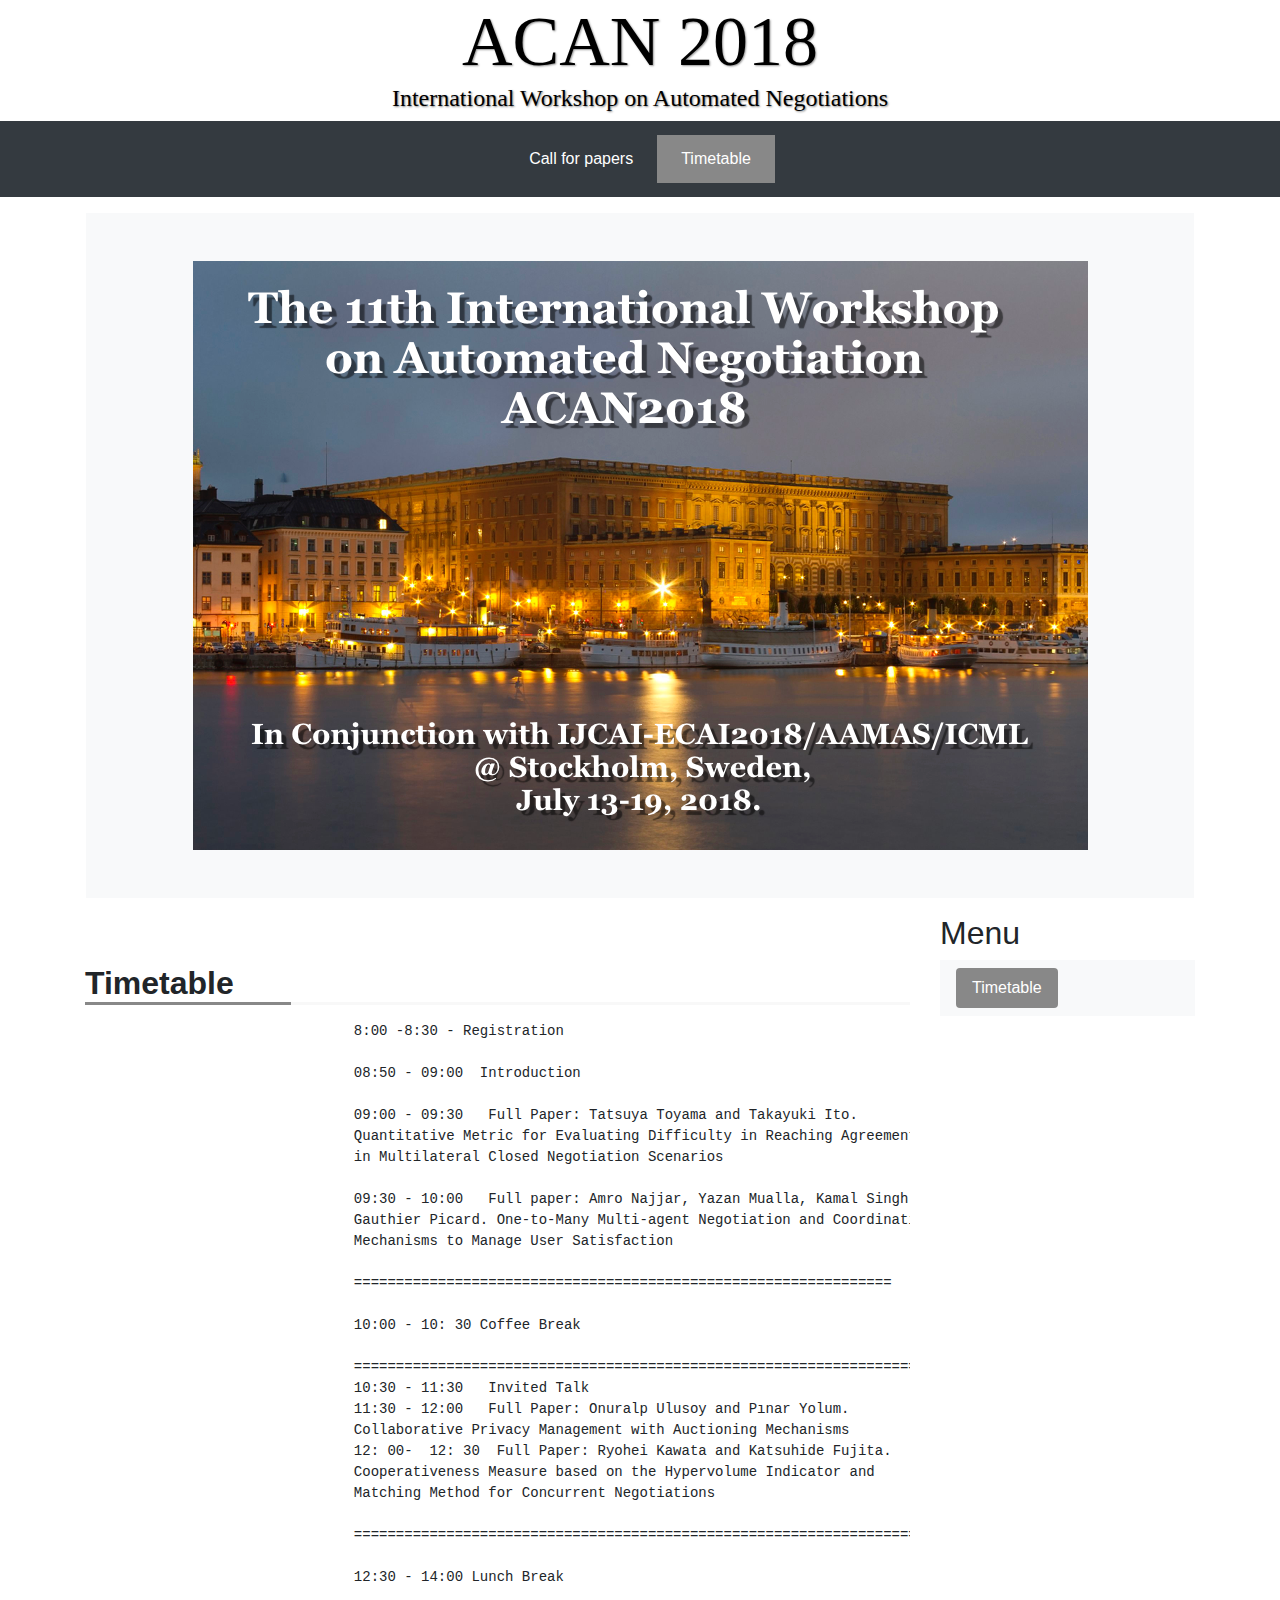
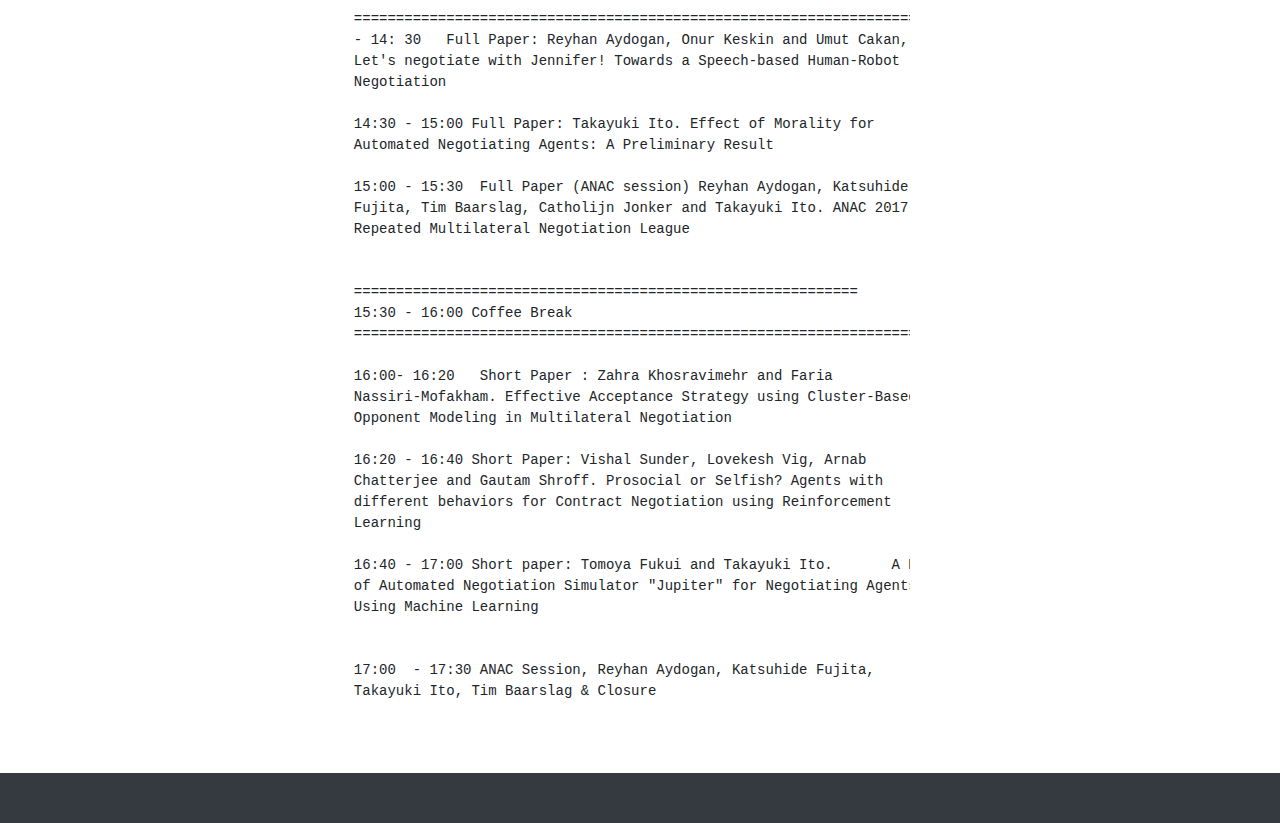
==== timetable.html @ dd7004cc "[add] timetable仮追加" ====
<!doctype html>
<html lang="jp">
  <head>
    <meta charset="utf-8">
    <meta name="viewport" content="width=device-width, initial-scale=1, shrink-to-fit=no">
    <meta name="description" content="">
    <meta name="author" content="">
    <link rel="icon" href="../../../../favicon.ico">

    <meta property="og:site_name" content="ACAN 2018 International Workshop on Automated Negotiations" />
    <meta property="og:type" content="website">
    <meta property="og:url" content="http://www.itolab.nitech.ac.jp/ACAN2018/" />
    <meta property="og:title" content="ACAN 2018 International Workshop on Automated Negotiations" />
    <meta property="og:description" content="This workshop will have a special session of Automated Negotiating Agents Competition (ANAC), which will be held in conjunction with IJCAI/ECAI 2018." />
    <meta property="og:image" content="http://www.itolab.nitech.ac.jp/ACAN2018/img/ACAN2018topimage.png" />
    <meta name="format-detection" content="telephone=no,address=no,email=no" />

    <title>ACAN 2018 International Workshop on Automated Negotiations</title>

    <!-- Bootstrap core CSS -->
    <link href="css/bootstrap.min.css" rel="stylesheet">
    <link href="https://use.fontawesome.com/releases/v5.0.6/css/all.css" rel="stylesheet">

    <!-- Custom styles for this template -->
    <link href="css/mystyle.css" rel="stylesheet">
  </head>
  <body data-spy="scroll" data-target="#navbar-sidemenu" data-offset="0" class="scrollspy">
        <h1 id="top">
            <a href="../index.html">
                <span class="main-title">ACAN 2018</span>
                <span class="description">International Workshop on Automated Negotiations</span>
            </a>
        </h1>
        
        <nav class="navbar navbar-expand-md navbar-dark bg-dark">
            <button class="navbar-toggler" type="button" data-toggle="collapse" data-target="#navbarsExampleDefault" aria-controls="navbarsExampleDefault" aria-expanded="false" aria-label="Toggle navigation">
                <span class="navbar-toggler-icon"></span>
            </button>
        
        <div class="collapse navbar-collapse" id="navbarsExampleDefault">
            <ul class="navbar-nav">
                <li class="nav-item">
                    <a href="./index.html" aria-disabled="true">Call for papers</a>
                </li>
                <li class="nav-item active">
                    <a href="#" aria-disabled="true">Timetable</a>
                </li>

            </ul>
        </div>
    </nav>

    <main role="main" class="container">
            <div class="position-relative overflow-hidden p-3 p-md-5 m-md-3 text-center bg-light">
                <img src="img/ACAN2018topimage.png" class="img-fluid">
            </div> 

        <div class="container">
            <div class="row">
                <div class="col-12 col-md-9" id="contents">

                    <section id="Timetable">
                        <h2>Timetable</h2>
                        <p>
                        <pre>
                                8:00 -8:30 - Registration

                                08:50 - 09:00  Introduction
                                
                                09:00 - 09:30   Full Paper: Tatsuya Toyama and Takayuki Ito.
                                Quantitative Metric for Evaluating Difficulty in Reaching Agreements
                                in Multilateral Closed Negotiation Scenarios
                                
                                09:30 - 10:00   Full paper: Amro Najjar, Yazan Mualla, Kamal Singh and
                                Gauthier Picard. One-to-Many Multi-agent Negotiation and Coordination
                                Mechanisms to Manage User Satisfaction
                                
                                ================================================================
                                
                                10:00 - 10: 30 Coffee Break
                                
                                =======================================================================
                                10:30 - 11:30   Invited Talk
                                11:30 - 12:00   Full Paper: Onuralp Ulusoy and Pınar Yolum.
                                Collaborative Privacy Management with Auctioning Mechanisms
                                12: 00-  12: 30  Full Paper: Ryohei Kawata and Katsuhide Fujita.
                                Cooperativeness Measure based on the Hypervolume Indicator and
                                Matching Method for Concurrent Negotiations
                                
                                =====================================================================
                                
                                12:30 - 14:00 Lunch Break
                                
                                ========================================================================14:00
                                - 14: 30   Full Paper: Reyhan Aydogan, Onur Keskin and Umut Cakan,
                                Let's negotiate with Jennifer! Towards a Speech-based Human-Robot
                                Negotiation
                                
                                14:30 - 15:00 Full Paper: Takayuki Ito. Effect of Morality for
                                Automated Negotiating Agents: A Preliminary Result
                                
                                15:00 - 15:30  Full Paper (ANAC session) Reyhan Aydogan, Katsuhide
                                Fujita, Tim Baarslag, Catholijn Jonker and Takayuki Ito. ANAC 2017:
                                Repeated Multilateral Negotiation League
                                
                                
                                ============================================================
                                15:30 - 16:00 Coffee Break
                                ===================================================================
                                
                                16:00- 16:20   Short Paper : Zahra Khosravimehr and Faria
                                Nassiri-Mofakham. Effective Acceptance Strategy using Cluster-Based
                                Opponent Modeling in Multilateral Negotiation
                                
                                16:20 - 16:40 Short Paper: Vishal Sunder, Lovekesh Vig, Arnab
                                Chatterjee and Gautam Shroff. Prosocial or Selfish? Agents with
                                different behaviors for Contract Negotiation using Reinforcement
                                Learning
                                
                                16:40 - 17:00 Short paper: Tomoya Fukui and Takayuki Ito.       A Proposal
                                of Automated Negotiation Simulator "Jupiter" for Negotiating Agents
                                Using Machine Learning
                                
                                
                                17:00  - 17:30 ANAC Session, Reyhan Aydogan, Katsuhide Fujita,
                                Takayuki Ito, Tim Baarslag & Closure    
                        </pre>
                        </p>
                        
                        
                    </section>

                    

                </div>
                <div class="col-12 col-md-3" id="navbar-sidemenu">
                    <h2>Menu</h2>

                    <nav class="navbar navbar-light bg-light">
                        <ul class="nav nav-pills flex-column">
                            <li>
                                <a class="nav-link scroll active" href="#Timetable">Timetable</a>
                            </li>
                            
                        </ul>
                    </nav>
                </div>
            </div>
        </div>

        
    <div id="page-top" class="page-top">
	    <p>
            <a href="#top" id="move-page-top" class="move-page-top">
            ▲<br>Back to Top
            </a>
        </p>
    </div>  
    
    </main><!-- /.container -->

    <footer class="footer bg-dark text-white text-center">
        <!--div class="container">
            Copyright © 2018 <a href="../index.html">International Competition on Automated Negotiation (ICAN)</a> All Rights Researved.
        </div-->
    </footer>



    <!-- Bootstrap core JavaScript
    ================================================== -->
    <!-- Placed at the end of the document so the pages load faster -->
    <!--script src="https://code.jquery.com/jquery-3.2.1.slim.min.js" integrity="sha384-KJ3o2DKtIkvYIK3UENzmM7KCkRr/rE9/Qpg6aAZGJwFDMVNA/GpGFF93hXpG5KkN" crossorigin="anonymous"></script-->
    <script src="https://ajax.googleapis.com/ajax/libs/jquery/1.11.1/jquery.min.js"></script>
    <script>window.jQuery || document.write('<script src="../../../../assets/js/vendor/jquery-slim.min.js"><\/script>')</script>
    <script src="js/bootstrap.min.js"></script>
    <script src="js/mymove.js"></script>
  </body>
  </html>
---- css/mystyle.css ----
/* メインタイトル用のCSS */
  h1{
    font-family: 'Vidaloka', serif;
    text-align:center;
    font-weight:normal;
    color: black;
    }
    .main-title{
      display: block;
      font-size: 70px;
      text-shadow: 1px 1px 2px #999;

      display: flex;
      align-items: center; /*上下中央*/
      justify-content: center; /*左右中央*/
    }
    .description{
      display:block;
      font-size:24px;
      text-shadow:1px 1px 2px #888;
    }
    h1 a, h1 a:hover {
      text-decoration: none;
      color: black;
    }

/* ナビバーのCSS */
nav {
  }
  .navbar-nav {
    
    
    margin: 0;
    padding: 6px;
    list-style-type: none;
    }
    @media (min-width: 768px) {
      .navbar-nav {
        width: 100%;
        margin: 0 auto;

        display: flex;
        flex-flow: row;
        justify-content: center;
      }
    }

  .navbar-nav a {
    display: block;
    width: 100%;
    padding: 12px 24px;
    color: white;
    text-decoration: none;
    }
    .navbar-nav a:hover {
      background-color: #888;
    }
    .navbar-nav .active {
      background-color: #888;
    }
    .navbar-nav a.disabled {
      color: #888;
    }
    .navbar-nav a.disabled:hover{
      background-color: #343a40;
    }

/* section */
section {
  margin: 50px auto;
}
  section h2 {
    font-weight: 700;

    border-bottom: solid 3px #f8f8f8;
    position: relative;
  }
  section h4 {
    color: #333;
  }

  section h2:after {
    position: absolute;
    content: " ";
    display: block;
    border-bottom: solid 3px #888;
    bottom: -3px;
    width: 25%;
    }

/* メニューバー */
.scrollspy {
  position: relative;
  height: 350px;
  overflow: auto;
}
.nav-link.scroll {
  width: 100%;
  color: #888;
}
.nav-link.scroll.active {
  background-color: #888;
}

/* Back to Topボタン */
.page-top
{
	margin: 0 ;
  padding: 0 ;
  display: none ;
}
 
.page-top p
{
	margin: 0 ;
	padding: 0 ;

	position: fixed ;
	right: 30px ;
	bottom: 30px ;
}
 
.move-page-top
{
	display: block ;
	background: #888 ;
	width: 130px ;
	height: 70px ;

	color: #fff ;
	line-height: 30px ;
	text-decoration: none ;
	text-align: center ;

	-webkit-transition:all 0.3s ;
	-moz-transition:all 0.3s ;
	transition:all 0.3s ;
}

.move-page-top:hover
{
  opacity: 0.85 ;
  text-decoration: none;
  color: white;
}


footer {
  height: 50px;
}
footer a {
  text-decoration: none;
  color: #8f8f8f;
}


/* Bootstrapの改造 */

@media (min-width: 768px) {
  .container {
    max-width: 800px;
  }
}
 
@media (min-width: 992px) {
  .container {
    max-width: 980px;
  }
}
 
@media (min-width: 1200px) {
  .container {
    max-width: 1170px;
  }
}
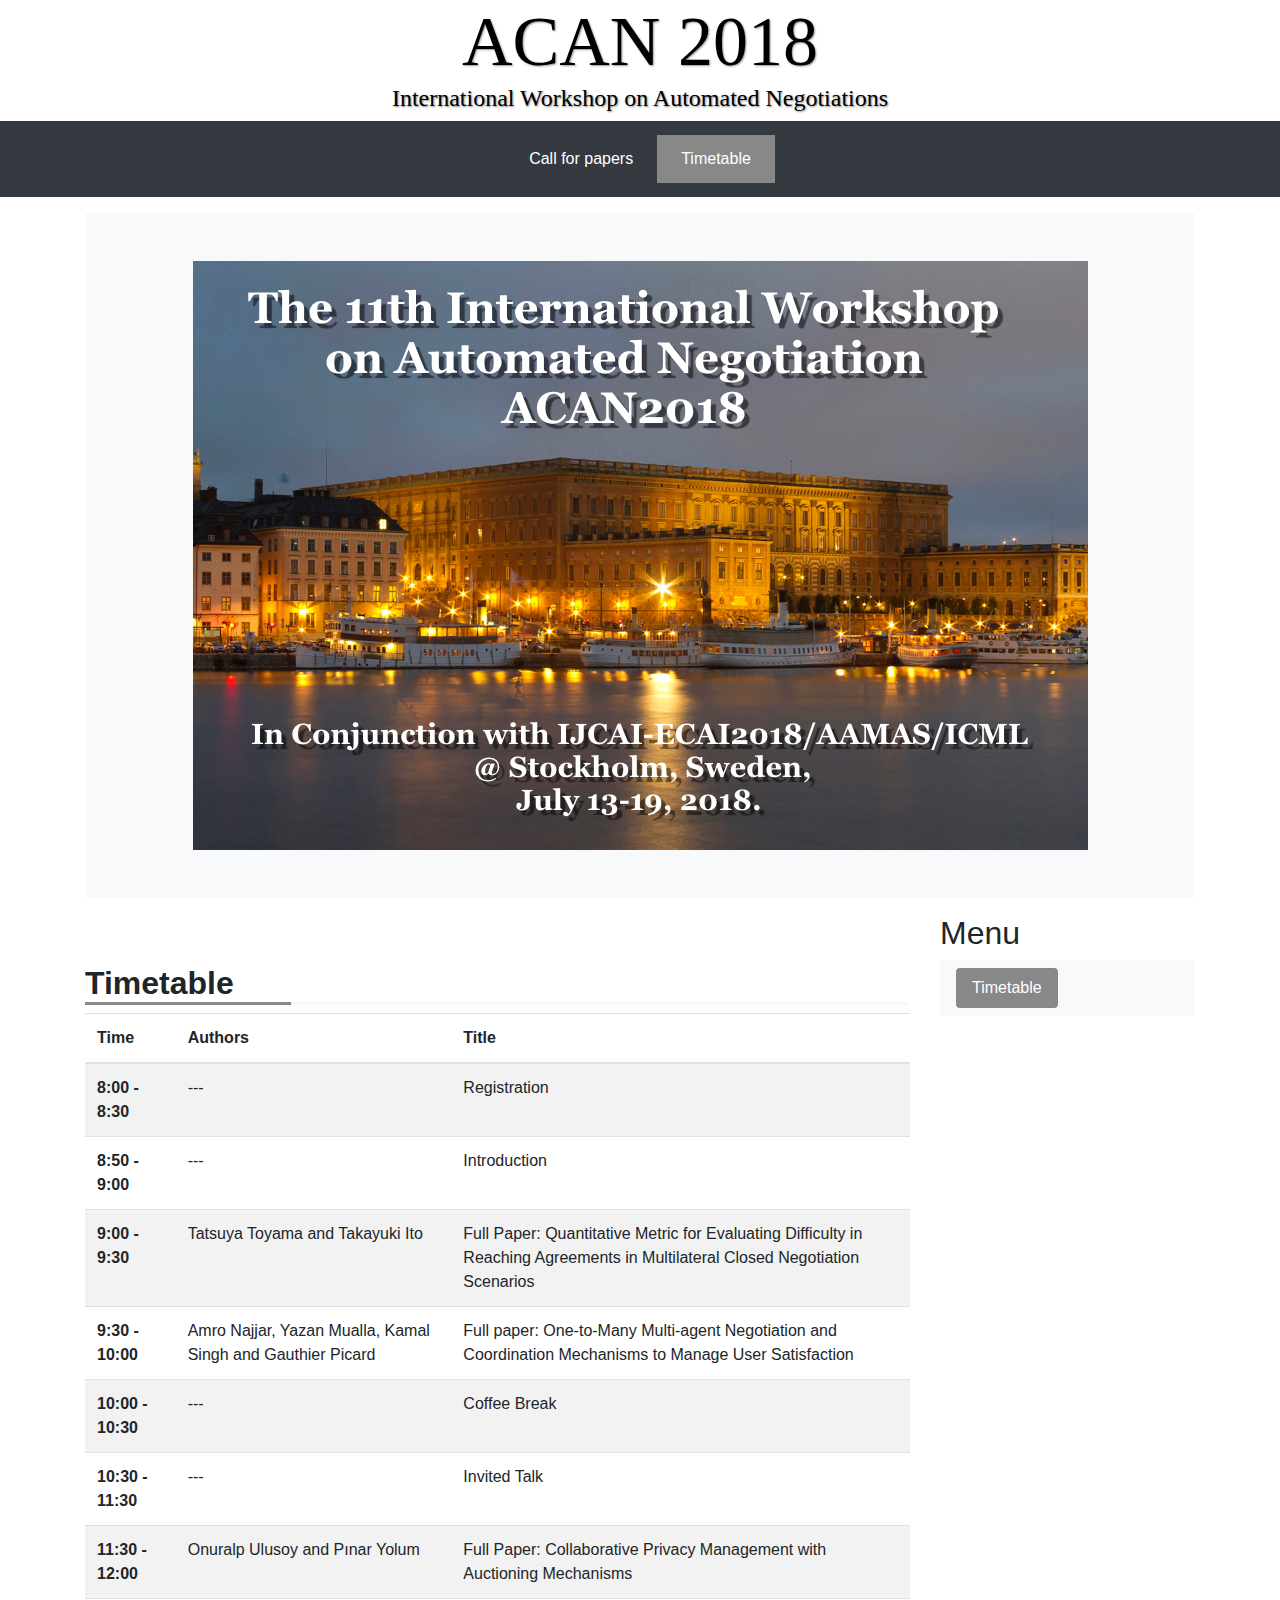
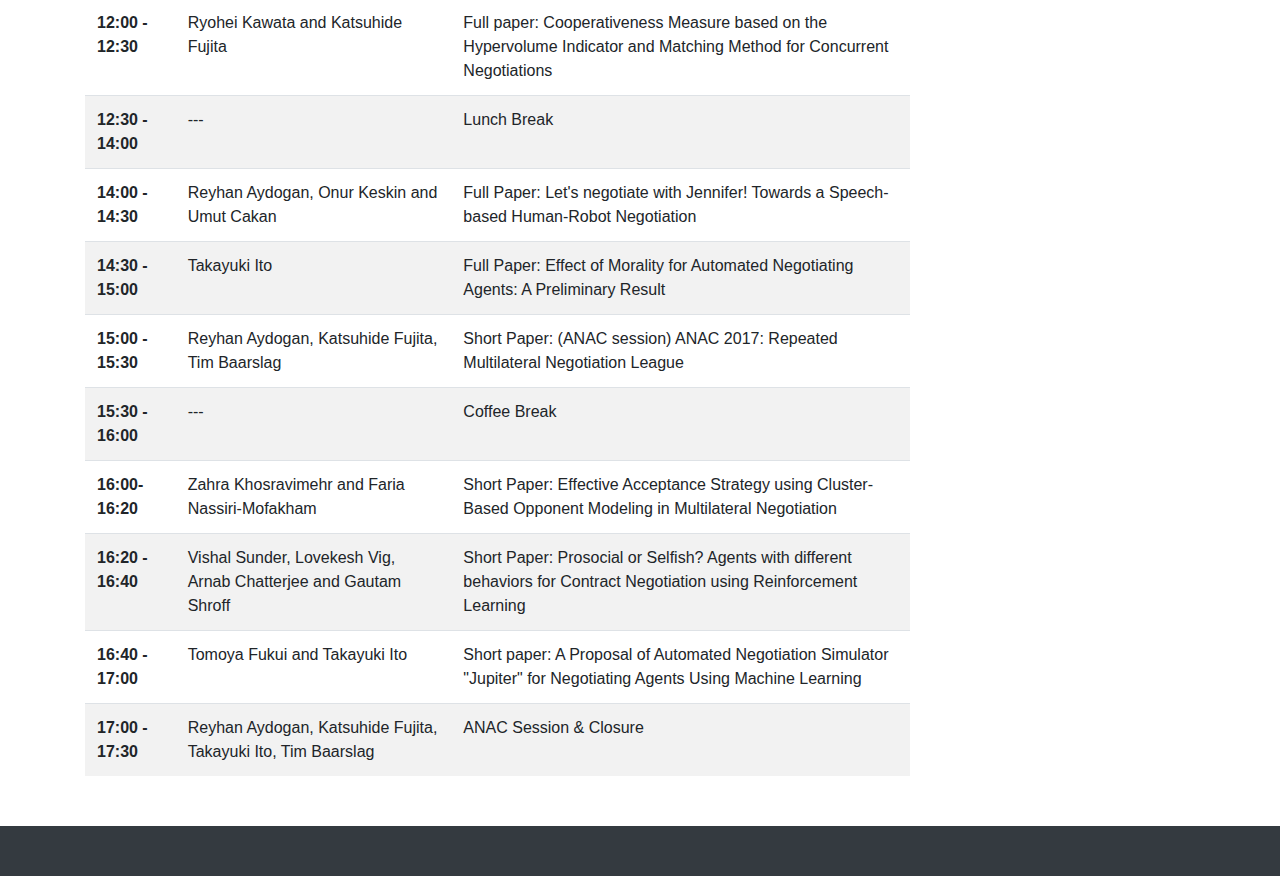
==== commit 4d6b9b6b: "[fix] timetableのデザイン修正" ====
--- a/timetable.html
+++ b/timetable.html
@@ -61,72 +61,139 @@
 
                     <section id="Timetable">
                         <h2>Timetable</h2>
-                        <p>
-                        <pre>
-                                8:00 -8:30 - Registration
-
-                                08:50 - 09:00  Introduction
-                                
-                                09:00 - 09:30   Full Paper: Tatsuya Toyama and Takayuki Ito.
-                                Quantitative Metric for Evaluating Difficulty in Reaching Agreements
-                                in Multilateral Closed Negotiation Scenarios
-                                
-                                09:30 - 10:00   Full paper: Amro Najjar, Yazan Mualla, Kamal Singh and
-                                Gauthier Picard. One-to-Many Multi-agent Negotiation and Coordination
-                                Mechanisms to Manage User Satisfaction
-                                
-                                ================================================================
-                                
-                                10:00 - 10: 30 Coffee Break
-                                
-                                =======================================================================
-                                10:30 - 11:30   Invited Talk
-                                11:30 - 12:00   Full Paper: Onuralp Ulusoy and Pınar Yolum.
-                                Collaborative Privacy Management with Auctioning Mechanisms
-                                12: 00-  12: 30  Full Paper: Ryohei Kawata and Katsuhide Fujita.
-                                Cooperativeness Measure based on the Hypervolume Indicator and
+                        <table class="table table-striped">
+                                <thead>
+                                  <tr>
+                                    <th scope="col">Time</th>
+                                    <th scope="col">Authors</th>
+                                    <th scope="col">Title</th>
+                                  </tr>
+                                </thead>
+                                <tbody>
+                                  <tr>
+                                    <th scope="row">8:00 - 8:30</th>
+                                    <td>---</td>
+                                    <td>Registration</td>
+                                  </tr>
+                                  <tr>
+                                    <th scope="row">8:50 - 9:00</th>
+                                    <td>---</td>
+                                    <td>Introduction</td>
+                                  </tr>
+                                  <tr>
+                                    <th scope="row">9:00 - 9:30</th>
+                                    <td>Tatsuya Toyama and Takayuki Ito</td>
+                                    <td>
+                                        Full Paper: 
+                                            Quantitative Metric for Evaluating Difficulty in Reaching Agreements
+                                            in Multilateral Closed Negotiation Scenarios
+                                    </td>
+                                  </tr>
+                                  <tr>
+                                    <th scope="row">9:30 - 10:00</th>
+                                    <td>Amro Najjar, Yazan Mualla, Kamal Singh and Gauthier Picard</td>
+                                    <td>
+                                            Full paper: One-to-Many Multi-agent Negotiation and Coordination
+                                            Mechanisms to Manage User Satisfaction
+                                    </td>
+                                  </tr>
+                                  <tr>
+                                    <th scope="row">10:00 - 10:30</th>
+                                    <td>---</td>
+                                    <td>Coffee Break</td>
+                                  </tr>
+                                  <tr>
+                                    <th scope="row">10:30 - 11:30</th>
+                                    <td>---</td>
+                                    <td>Invited Talk</td>
+                                  </tr>
+                                  <tr>
+                                    <th scope="row">11:30 - 12:00</th>
+                                    <td>Onuralp Ulusoy and Pınar Yolum</td>
+                                    <td>
+                                            Full Paper: 
+                                            Collaborative Privacy Management with Auctioning Mechanisms
+                                    </td>
+                                  </tr>
+                                  <tr>
+                                    <th scope="row">12:00 -  12:30</th>
+                                    <td>Ryohei Kawata and Katsuhide Fujita</td>
+                                    <td>
+                                                Full paper: 
+                                                Cooperativeness Measure based on the Hypervolume Indicator and
                                 Matching Method for Concurrent Negotiations
-                                
-                                =====================================================================
-                                
-                                12:30 - 14:00 Lunch Break
-                                
-                                ========================================================================14:00
-                                - 14: 30   Full Paper: Reyhan Aydogan, Onur Keskin and Umut Cakan,
-                                Let's negotiate with Jennifer! Towards a Speech-based Human-Robot
-                                Negotiation
-                                
-                                14:30 - 15:00 Full Paper: Takayuki Ito. Effect of Morality for
-                                Automated Negotiating Agents: A Preliminary Result
-                                
-                                15:00 - 15:30  Full Paper (ANAC session) Reyhan Aydogan, Katsuhide
-                                Fujita, Tim Baarslag, Catholijn Jonker and Takayuki Ito. ANAC 2017:
-                                Repeated Multilateral Negotiation League
-                                
-                                
-                                ============================================================
-                                15:30 - 16:00 Coffee Break
-                                ===================================================================
-                                
-                                16:00- 16:20   Short Paper : Zahra Khosravimehr and Faria
-                                Nassiri-Mofakham. Effective Acceptance Strategy using Cluster-Based
-                                Opponent Modeling in Multilateral Negotiation
-                                
-                                16:20 - 16:40 Short Paper: Vishal Sunder, Lovekesh Vig, Arnab
-                                Chatterjee and Gautam Shroff. Prosocial or Selfish? Agents with
-                                different behaviors for Contract Negotiation using Reinforcement
-                                Learning
-                                
-                                16:40 - 17:00 Short paper: Tomoya Fukui and Takayuki Ito.       A Proposal
+                                   </td>
+                                  </tr>
+                                  <tr>
+                                    <th scope="row">12:30 - 14:00</th>
+                                    <td>---</td>
+                                    <td>Lunch Break</td>
+                                  </tr>
+                                  <tr>
+                                    <th scope="row">14:00 - 14:30</th>
+                                    <td>Reyhan Aydogan, Onur Keskin and Umut Cakan</td>
+                                    <td>
+                                            Full Paper: 
+                                        Let's negotiate with Jennifer! Towards a Speech-based Human-Robot Negotiation
+                                    </td>
+                                  </tr>
+                                  <tr>
+                                    <th scope="row">14:30 - 15:00</th>
+                                    <td>Takayuki Ito</td>
+                                    <td>
+                                                Full Paper: 
+                                                Effect of Morality for Automated Negotiating Agents: A Preliminary Result
+                                     </td>
+                                  </tr>
+                                  <tr>
+                                    <th scope="row">15:00 - 15:30</th>
+                                    <td>Reyhan Aydogan, Katsuhide Fujita, Tim Baarslag</td>
+                                    <td>
+                                            Short Paper: (ANAC session) 
+                                                    ANAC 2017: Repeated Multilateral Negotiation League
+                                    </td>
+                                    </tr>
+                                  <tr>
+                                    <th scope="row">15:30 - 16:00</th>
+                                    <td>---</td>
+                                    <td>Coffee Break</td>
+                                  </tr>
+                                  <tr>
+                                    <th scope="row">16:00- 16:20</th>
+                                    <td>Zahra Khosravimehr and Faria Nassiri-Mofakham</td>
+                                    <td>
+                                            Short Paper:
+                                            Effective Acceptance Strategy using Cluster-Based
+                                            Opponent Modeling in Multilateral Negotiation
+                                    </td>
+                                  </tr>
+                                  <tr>
+                                    <th scope="row">16:20 - 16:40</th>
+                                    <td>Vishal Sunder, Lovekesh Vig, Arnab Chatterjee and Gautam Shroff</td>
+                                    <td>
+                                            Short Paper: 
+                                            Prosocial or Selfish? Agents with
+                                            different behaviors for Contract Negotiation using Reinforcement
+                                            Learning
+                                     </td>
+                                  </tr>
+                                  <tr>
+                                    <th scope="row">16:40 - 17:00</th>
+                                    <td>Tomoya Fukui and Takayuki Ito</td>
+                                    <td>
+                                                    Short paper:  
+                                                    A Proposal
                                 of Automated Negotiation Simulator "Jupiter" for Negotiating Agents
                                 Using Machine Learning
-                                
-                                
-                                17:00  - 17:30 ANAC Session, Reyhan Aydogan, Katsuhide Fujita,
-                                Takayuki Ito, Tim Baarslag & Closure    
-                        </pre>
-                        </p>
-                        
+                                    </td>
+                                    </tr>
+                                  <tr>
+                                    <th scope="row">17:00  - 17:30</th>
+                                    <td>Reyhan Aydogan, Katsuhide Fujita, Takayuki Ito, Tim Baarslag</td>
+                                    <td>ANAC Session & Closure</td>
+                                 </tr>
+                                </tbody>
+                              </table>
                         
                     </section>
 
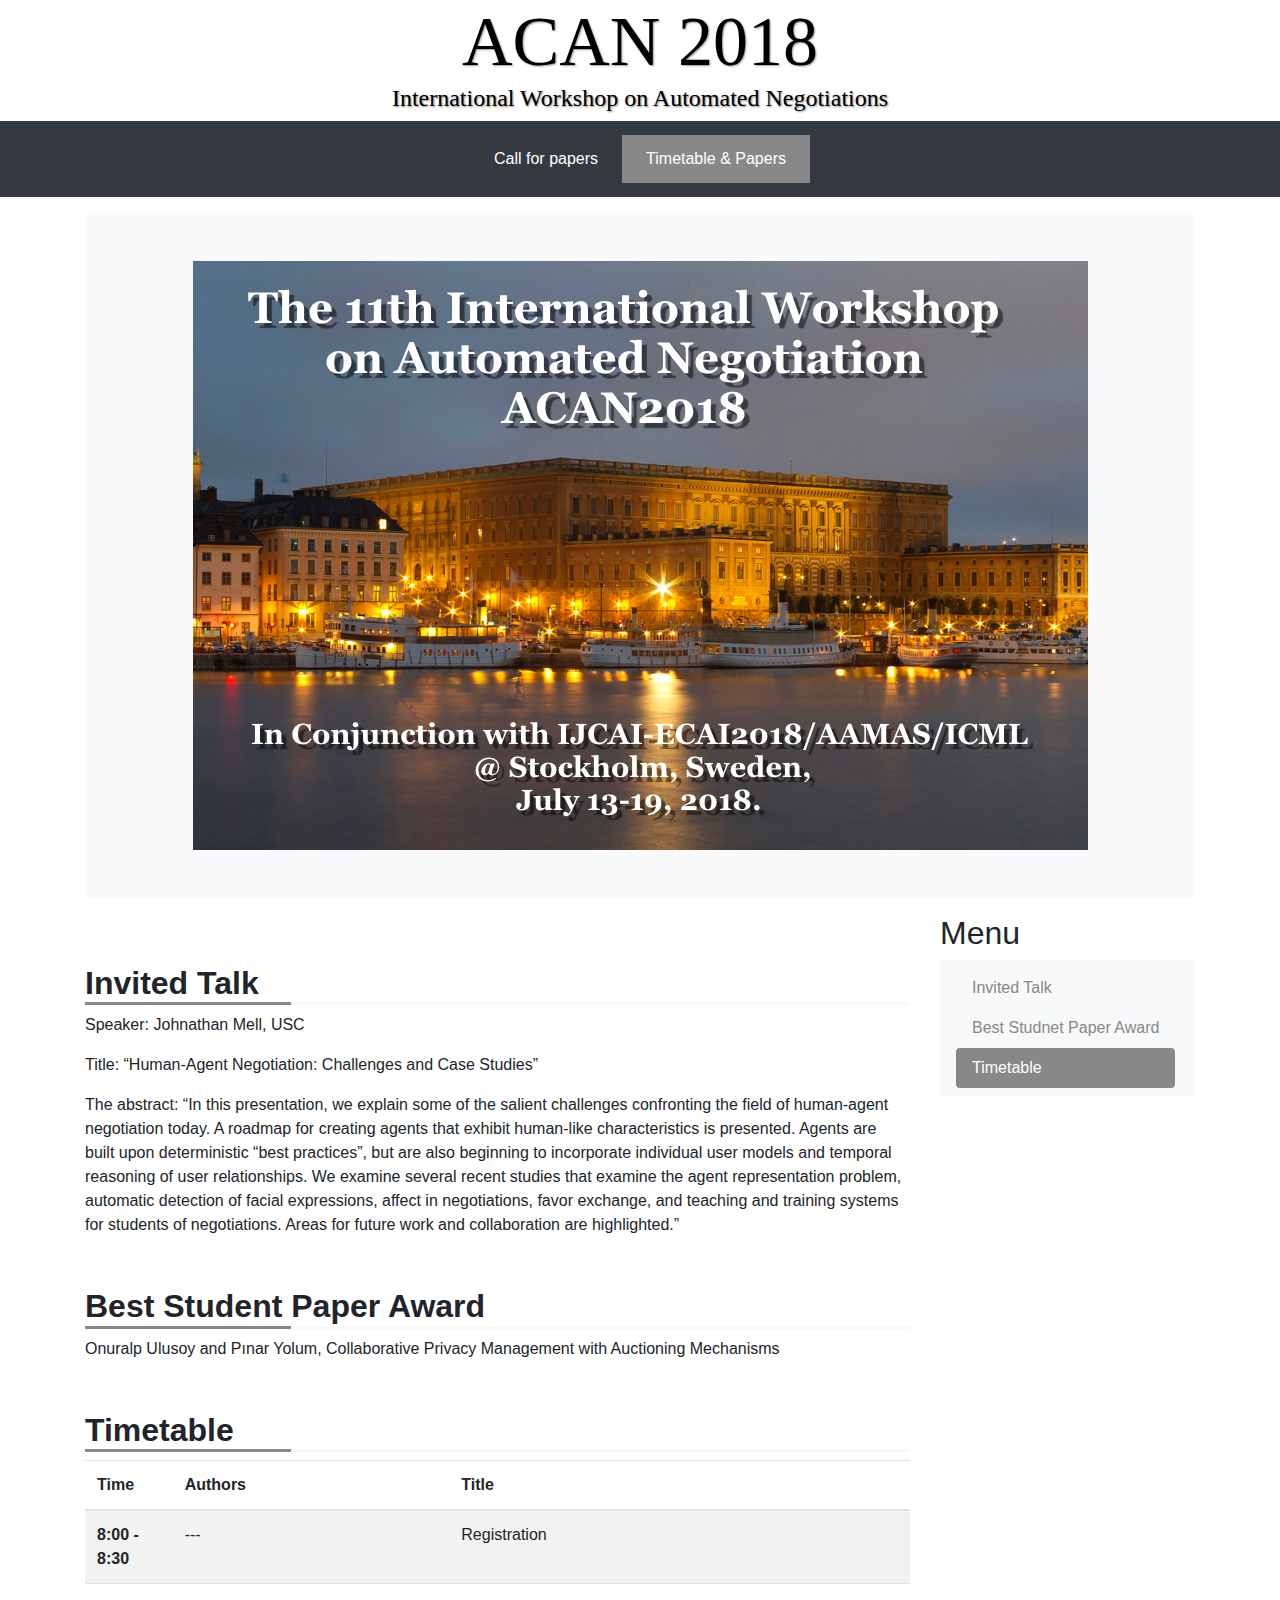
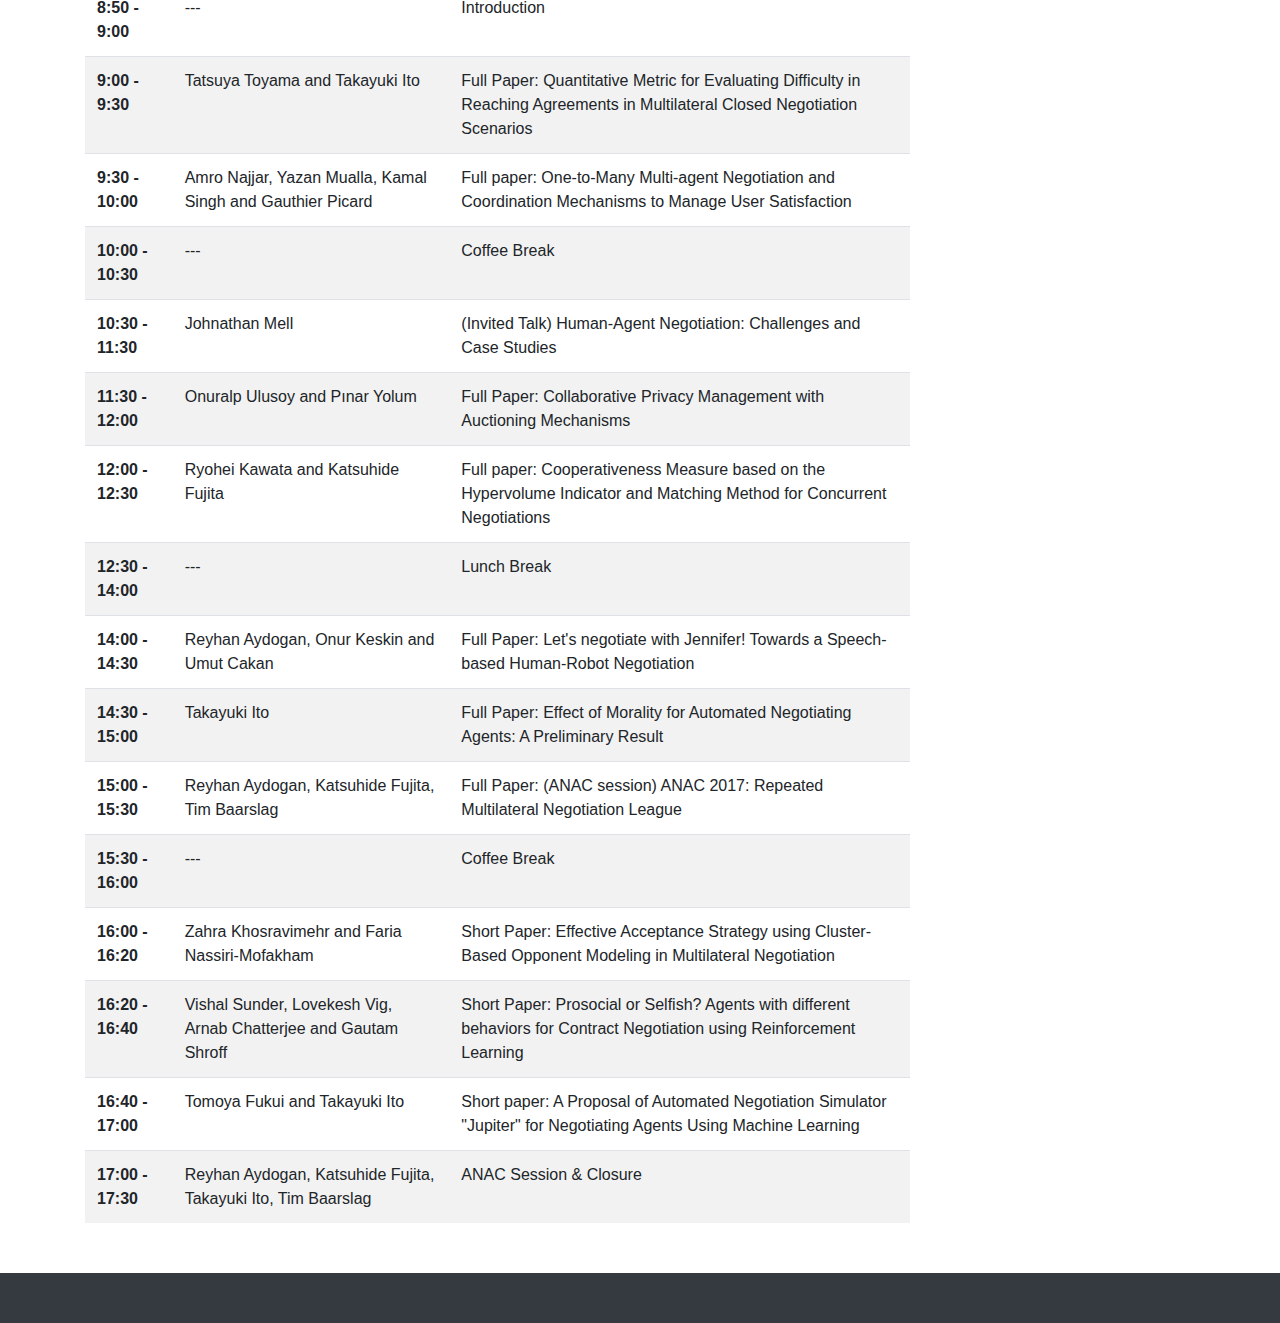
==== commit c2578d07: "[add] Invited Talk, Best Student Paper Awardについて追記" ====
--- a/timetable.html
+++ b/timetable.html
@@ -43,7 +43,7 @@
                     <a href="./index.html" aria-disabled="true">Call for papers</a>
                 </li>
                 <li class="nav-item active">
-                    <a href="#" aria-disabled="true">Timetable</a>
+                    <a href="#" aria-disabled="true">Timetable & Papers</a>
                 </li>
 
             </ul>
@@ -59,6 +59,34 @@
             <div class="row">
                 <div class="col-12 col-md-9" id="contents">
 
+                    <section id="invitedtalk">
+                        <h2>Invited Talk</h2>
+
+                        <p>
+                            Speaker: Johnathan Mell, USC
+                        </p>
+                        <p>
+                            Title: “Human-Agent Negotiation: Challenges and Case Studies”
+                        </p>
+
+                        <p>
+                             The abstract:
+                             “In this presentation, we explain some of the salient challenges confronting the field of human-agent negotiation today.  A roadmap for creating agents that exhibit human-like characteristics is presented.  Agents are built upon deterministic “best practices”, but are also beginning to incorporate individual user models and temporal reasoning of user relationships.  We examine several recent studies that examine the agent representation problem, automatic detection of facial expressions, affect in negotiations, favor exchange, and teaching and training systems for students of negotiations.  Areas for future work and collaboration are highlighted.”
+                        </p>
+        
+                    </section>
+
+                    <section id="BestStudentPaperAward">
+                        <h2>Best Student Paper Award</h2>
+    
+                            <p>
+                                Onuralp Ulusoy and Pınar Yolum, Collaborative Privacy Management with Auctioning Mechanisms
+
+                            </p>
+
+            
+                        </section>
+
                     <section id="Timetable">
                         <h2>Timetable</h2>
                         <table class="table table-striped">
@@ -104,8 +132,8 @@
                                   </tr>
                                   <tr>
                                     <th scope="row">10:30 - 11:30</th>
-                                    <td>---</td>
-                                    <td>Invited Talk</td>
+                                    <td>Johnathan Mell</td>
+                                    <td>(Invited Talk) Human-Agent Negotiation: Challenges and Case Studies</td>
                                   </tr>
                                   <tr>
                                     <th scope="row">11:30 - 12:00</th>
@@ -149,7 +177,7 @@
                                     <th scope="row">15:00 - 15:30</th>
                                     <td>Reyhan Aydogan, Katsuhide Fujita, Tim Baarslag</td>
                                     <td>
-                                            Short Paper: (ANAC session) 
+                                            Full Paper: (ANAC session) 
                                                     ANAC 2017: Repeated Multilateral Negotiation League
                                     </td>
                                     </tr>
@@ -159,7 +187,7 @@
                                     <td>Coffee Break</td>
                                   </tr>
                                   <tr>
-                                    <th scope="row">16:00- 16:20</th>
+                                    <th scope="row">16:00 - 16:20</th>
                                     <td>Zahra Khosravimehr and Faria Nassiri-Mofakham</td>
                                     <td>
                                             Short Paper:
@@ -206,8 +234,15 @@
                     <nav class="navbar navbar-light bg-light">
                         <ul class="nav nav-pills flex-column">
                             <li>
+                                <a class="nav-link scroll" href="#invitedtalk">Invited Talk</a>
+                            </li>
+                            <li>
+                                <a class="nav-link scroll" href="#BestStudentPaperAward">Best Studnet Paper Award</a>
+                            </li>
+                            <li>
                                 <a class="nav-link scroll active" href="#Timetable">Timetable</a>
                             </li>
+                            
                             
                         </ul>
                     </nav>
